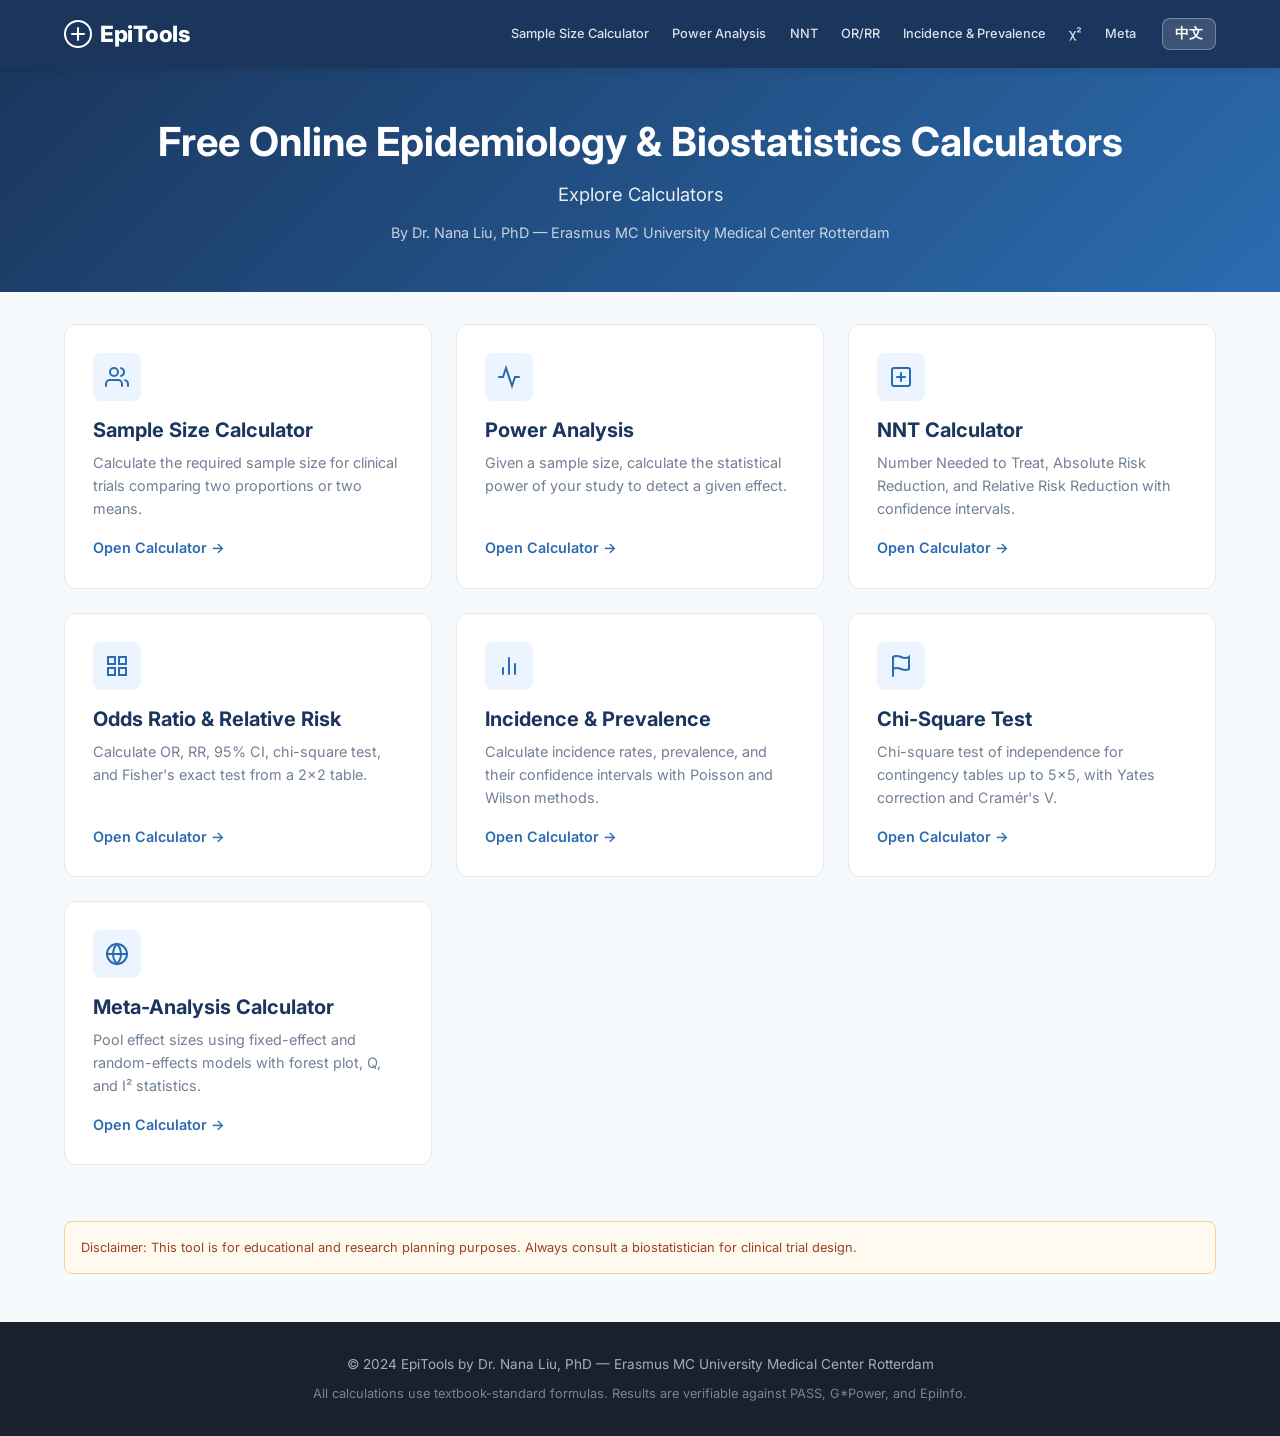
==== index.html @ 1d4098ab "feat: EpiCalc — 7 epidemiology calculators with textbook-verified formulas Calculators: - Sample Siz" ====
<!DOCTYPE html>
<html lang="en">
<head>
  <meta charset="UTF-8">
  <meta name="viewport" content="width=device-width, initial-scale=1.0">
  <title>EpiTools — Free Online Epidemiology Calculators</title>
  <meta name="description" content="Free online epidemiology calculators: sample size, power analysis, NNT, odds ratio, relative risk, incidence, prevalence, chi-square, meta-analysis. By Dr. Nana Liu, PhD — Erasmus MC.">
  <meta name="keywords" content="epidemiology calculators online free, sample size calculator, power analysis, NNT calculator, odds ratio calculator, relative risk, chi-square test, meta-analysis, biostatistics">
  <meta name="author" content="Dr. Nana Liu, PhD — Erasmus MC University Medical Center Rotterdam">
  <meta name="robots" content="index, follow">
  <link rel="canonical" href="https://epitools.org/">

  <!-- Open Graph -->
  <meta property="og:title" content="EpiTools — Free Online Epidemiology Calculators">
  <meta property="og:description" content="Professional epidemiology and biostatistics calculators with textbook-accurate formulas. Sample size, power analysis, NNT, OR/RR, chi-square, meta-analysis.">
  <meta property="og:type" content="website">
  <meta property="og:url" content="https://epitools.org/">

  <!-- JSON-LD Structured Data -->
  <script type="application/ld+json">
  {
    "@context": "https://schema.org",
    "@type": "WebSite",
    "name": "EpiTools",
    "url": "https://epitools.org/",
    "description": "Free online epidemiology and biostatistics calculators with textbook-accurate formulas.",
    "author": {
      "@type": "Person",
      "name": "Dr. Nana Liu",
      "honorificSuffix": "PhD",
      "affiliation": {
        "@type": "Organization",
        "name": "Erasmus MC University Medical Center Rotterdam"
      }
    },
    "potentialAction": {
      "@type": "SearchAction",
      "target": "https://epitools.org/?q={search_term_string}",
      "query-input": "required name=search_term_string"
    }
  }
  </script>

  <!-- Fonts -->
  <link rel="preconnect" href="https://fonts.googleapis.com">
  <link rel="preconnect" href="https://fonts.gstatic.com" crossorigin>
  <link href="https://fonts.googleapis.com/css2?family=Inter:wght@400;500;600;700;800&display=swap" rel="stylesheet">
  <link rel="stylesheet" href="css/style.css">
</head>
<body>

  <!-- Header -->
  <header class="site-header">
    <div class="container">
      <a href="index.html" class="site-logo">
        <svg viewBox="0 0 28 28" fill="none" xmlns="http://www.w3.org/2000/svg">
          <circle cx="14" cy="14" r="13" stroke="currentColor" stroke-width="2"/>
          <path d="M8 14h12M14 8v12" stroke="currentColor" stroke-width="2" stroke-linecap="round"/>
        </svg>
        EpiTools
      </a>
      <div class="header-controls">
        <nav class="header-nav">
          <a href="sample-size.html" data-i18n="calc.sample_size">Sample Size</a>
          <a href="power-analysis.html" data-i18n="calc.power">Power</a>
          <a href="nnt.html">NNT</a>
          <a href="odds-ratio.html">OR/RR</a>
          <a href="incidence-prevalence.html" data-i18n="calc.incidence">Incidence</a>
          <a href="chi-square.html">&chi;&sup2;</a>
          <a href="meta-analysis.html">Meta</a>
        </nav>
        <button id="lang-toggle" class="lang-toggle">中文</button>
      </div>
    </div>
  </header>

  <!-- Hero -->
  <section class="hero">
    <div class="container">
      <h1 data-i18n="site.subtitle">Free Online Epidemiology &amp; Biostatistics Calculators</h1>
      <p class="subtitle" data-i18n="landing.explore">Professional tools with textbook-accurate formulas, step-by-step calculations, and full references.</p>
      <p class="credentials" data-i18n="site.credentials">By Dr. Nana Liu, PhD &mdash; Erasmus MC University Medical Center Rotterdam</p>
    </div>
  </section>

  <!-- Calculator Grid -->
  <main class="container">
    <div class="calc-grid">

      <!-- Sample Size -->
      <article class="calc-card">
        <div class="calc-card-icon">
          <svg width="24" height="24" viewBox="0 0 24 24" fill="none" stroke="currentColor" stroke-width="2" stroke-linecap="round"><path d="M17 21v-2a4 4 0 0 0-4-4H5a4 4 0 0 0-4 4v2"/><circle cx="9" cy="7" r="4"/><path d="M23 21v-2a4 4 0 0 0-3-3.87"/><path d="M16 3.13a4 4 0 0 1 0 7.75"/></svg>
        </div>
        <h3 data-i18n="calc.sample_size">Sample Size Calculator</h3>
        <p data-i18n="calc.sample_size.desc">Calculate the required sample size for clinical trials comparing two proportions or two means.</p>
        <a href="sample-size.html" class="card-link" data-i18n="card.open">Open Calculator &rarr;</a>
      </article>

      <!-- Power Analysis -->
      <article class="calc-card">
        <div class="calc-card-icon">
          <svg width="24" height="24" viewBox="0 0 24 24" fill="none" stroke="currentColor" stroke-width="2" stroke-linecap="round"><polyline points="22 12 18 12 15 21 9 3 6 12 2 12"/></svg>
        </div>
        <h3 data-i18n="calc.power">Power Analysis</h3>
        <p data-i18n="calc.power.desc">Given a sample size, calculate the statistical power of your study to detect a given effect.</p>
        <a href="power-analysis.html" class="card-link" data-i18n="card.open">Open Calculator &rarr;</a>
      </article>

      <!-- NNT -->
      <article class="calc-card">
        <div class="calc-card-icon">
          <svg width="24" height="24" viewBox="0 0 24 24" fill="none" stroke="currentColor" stroke-width="2" stroke-linecap="round"><rect x="3" y="3" width="18" height="18" rx="2"/><path d="M12 8v8M8 12h8"/></svg>
        </div>
        <h3 data-i18n="calc.nnt">NNT Calculator</h3>
        <p data-i18n="calc.nnt.desc">Number Needed to Treat, Absolute Risk Reduction, and Relative Risk Reduction with confidence intervals.</p>
        <a href="nnt.html" class="card-link" data-i18n="card.open">Open Calculator &rarr;</a>
      </article>

      <!-- Odds Ratio -->
      <article class="calc-card">
        <div class="calc-card-icon">
          <svg width="24" height="24" viewBox="0 0 24 24" fill="none" stroke="currentColor" stroke-width="2" stroke-linecap="round"><rect x="3" y="3" width="7" height="7"/><rect x="14" y="3" width="7" height="7"/><rect x="3" y="14" width="7" height="7"/><rect x="14" y="14" width="7" height="7"/></svg>
        </div>
        <h3 data-i18n="calc.or_rr">Odds Ratio &amp; Relative Risk</h3>
        <p data-i18n="calc.or_rr.desc">Calculate OR, RR, 95% CI, chi-square test, and Fisher's exact test from a 2&times;2 table.</p>
        <a href="odds-ratio.html" class="card-link" data-i18n="card.open">Open Calculator &rarr;</a>
      </article>

      <!-- Incidence & Prevalence -->
      <article class="calc-card">
        <div class="calc-card-icon">
          <svg width="24" height="24" viewBox="0 0 24 24" fill="none" stroke="currentColor" stroke-width="2" stroke-linecap="round"><line x1="18" y1="20" x2="18" y2="10"/><line x1="12" y1="20" x2="12" y2="4"/><line x1="6" y1="20" x2="6" y2="14"/></svg>
        </div>
        <h3 data-i18n="calc.incidence">Incidence &amp; Prevalence</h3>
        <p data-i18n="calc.incidence.desc">Calculate incidence rates, prevalence, and their confidence intervals with Poisson and Wilson methods.</p>
        <a href="incidence-prevalence.html" class="card-link" data-i18n="card.open">Open Calculator &rarr;</a>
      </article>

      <!-- Chi-Square -->
      <article class="calc-card">
        <div class="calc-card-icon">
          <svg width="24" height="24" viewBox="0 0 24 24" fill="none" stroke="currentColor" stroke-width="2" stroke-linecap="round"><path d="M4 15s1-1 4-1 5 2 8 2 4-1 4-1V3s-1 1-4 1-5-2-8-2-4 1-4 1z"/><line x1="4" y1="22" x2="4" y2="15"/></svg>
        </div>
        <h3 data-i18n="calc.chi_square">Chi-Square Test</h3>
        <p data-i18n="calc.chi_square.desc">Chi-square test of independence for contingency tables up to 5&times;5, with Yates correction and Cram&eacute;r's V.</p>
        <a href="chi-square.html" class="card-link" data-i18n="card.open">Open Calculator &rarr;</a>
      </article>

      <!-- Meta-Analysis -->
      <article class="calc-card">
        <div class="calc-card-icon">
          <svg width="24" height="24" viewBox="0 0 24 24" fill="none" stroke="currentColor" stroke-width="2" stroke-linecap="round"><circle cx="12" cy="12" r="10"/><line x1="2" y1="12" x2="22" y2="12"/><path d="M12 2a15.3 15.3 0 0 1 4 10 15.3 15.3 0 0 1-4 10 15.3 15.3 0 0 1-4-10 15.3 15.3 0 0 1 4-10z"/></svg>
        </div>
        <h3 data-i18n="calc.meta">Meta-Analysis Calculator</h3>
        <p data-i18n="calc.meta.desc">Pool effect sizes using fixed-effect and random-effects models with forest plot, Q, and I&sup2; statistics.</p>
        <a href="meta-analysis.html" class="card-link" data-i18n="card.open">Open Calculator &rarr;</a>
      </article>

    </div>

    <div class="disclaimer" data-i18n="common.disclaimer">
      Disclaimer: This tool is for educational and research planning purposes. Always consult a biostatistician for clinical trial design.
    </div>
  </main>

  <!-- Footer -->
  <footer class="site-footer">
    <div class="container">
      <p data-i18n="common.footer">&copy; 2024 EpiTools by Dr. Nana Liu, PhD &mdash; Erasmus MC University Medical Center Rotterdam</p>
      <p class="footer-credits" data-i18n="common.footer_note">All calculations use textbook-standard formulas. Results are verifiable against PASS, G*Power, and EpiInfo.</p>
    </div>
  </footer>

  <script src="js/i18n.js"></script>
  <script>document.addEventListener('DOMContentLoaded', () => I18n.init());</script>
</body>
</html>
---- css/style.css ----
/* EpiTools Design System
   Professional medical/scientific design
   Colors: Navy, Blue, Light backgrounds, White cards
   Typography: Inter for UI, Georgia for formulas */

/* === Reset & Base === */
*, *::before, *::after {
  box-sizing: border-box;
  margin: 0;
  padding: 0;
}

:root {
  --navy: #1a365d;
  --blue: #2b6cb0;
  --blue-light: #3182ce;
  --blue-pale: #ebf4ff;
  --gray-50: #f7fafc;
  --gray-100: #edf2f7;
  --gray-200: #e2e8f0;
  --gray-300: #cbd5e0;
  --gray-400: #a0aec0;
  --gray-500: #718096;
  --gray-600: #4a5568;
  --gray-700: #2d3748;
  --gray-800: #1a202c;
  --white: #ffffff;
  --green: #38a169;
  --green-light: #f0fff4;
  --red: #e53e3e;
  --red-light: #fff5f5;
  --orange: #dd6b20;
  --orange-light: #fffaf0;
  --shadow-sm: 0 1px 2px rgba(0,0,0,0.05);
  --shadow-md: 0 4px 6px rgba(0,0,0,0.07);
  --shadow-lg: 0 10px 15px rgba(0,0,0,0.1);
  --radius: 8px;
  --radius-lg: 12px;
}

html {
  font-size: 16px;
  scroll-behavior: smooth;
}

body {
  font-family: 'Inter', -apple-system, BlinkMacSystemFont, 'Segoe UI', Roboto, sans-serif;
  color: var(--gray-700);
  background: var(--gray-50);
  line-height: 1.6;
  -webkit-font-smoothing: antialiased;
}

a {
  color: var(--blue);
  text-decoration: none;
}
a:hover {
  color: var(--blue-light);
  text-decoration: underline;
}

/* === Typography === */
h1, h2, h3, h4 {
  color: var(--navy);
  font-weight: 700;
  line-height: 1.3;
}

h1 { font-size: 2rem; }
h2 { font-size: 1.5rem; }
h3 { font-size: 1.25rem; }
h4 { font-size: 1.1rem; }

/* === Layout === */
.container {
  max-width: 1200px;
  margin: 0 auto;
  padding: 0 1.5rem;
}

.container-narrow {
  max-width: 900px;
  margin: 0 auto;
  padding: 0 1.5rem;
}

/* === Header === */
.site-header {
  background: var(--navy);
  color: var(--white);
  padding: 1rem 0;
  position: sticky;
  top: 0;
  z-index: 100;
  box-shadow: var(--shadow-md);
}

.site-header .container {
  display: flex;
  align-items: center;
  justify-content: space-between;
  flex-wrap: wrap;
  gap: 0.75rem;
}

.site-logo {
  display: flex;
  align-items: center;
  gap: 0.5rem;
  color: var(--white);
  font-size: 1.4rem;
  font-weight: 800;
  letter-spacing: -0.5px;
}
.site-logo:hover {
  color: var(--white);
  text-decoration: none;
}

.site-logo svg {
  width: 28px;
  height: 28px;
}

.header-controls {
  display: flex;
  align-items: center;
  gap: 1rem;
}

.lang-toggle {
  background: rgba(255,255,255,0.15);
  border: 1px solid rgba(255,255,255,0.3);
  color: var(--white);
  padding: 0.35rem 0.75rem;
  border-radius: var(--radius);
  cursor: pointer;
  font-size: 0.85rem;
  font-weight: 600;
  transition: background 0.2s;
}
.lang-toggle:hover {
  background: rgba(255,255,255,0.25);
}

.header-nav {
  display: flex;
  gap: 0.25rem;
  flex-wrap: wrap;
}

.header-nav a {
  color: rgba(255,255,255,0.85);
  padding: 0.35rem 0.6rem;
  border-radius: var(--radius);
  font-size: 0.8rem;
  font-weight: 500;
  transition: background 0.2s, color 0.2s;
  white-space: nowrap;
}
.header-nav a:hover,
.header-nav a.active {
  background: rgba(255,255,255,0.15);
  color: var(--white);
  text-decoration: none;
}

/* === Hero === */
.hero {
  background: linear-gradient(135deg, var(--navy) 0%, var(--blue) 100%);
  color: var(--white);
  padding: 3rem 0;
  text-align: center;
}

.hero h1 {
  color: var(--white);
  font-size: 2.5rem;
  margin-bottom: 0.75rem;
}

.hero .subtitle {
  font-size: 1.15rem;
  opacity: 0.9;
  max-width: 600px;
  margin: 0 auto 0.5rem;
}

.hero .credentials {
  font-size: 0.9rem;
  opacity: 0.75;
  margin-top: 0.75rem;
}

/* === Card Grid === */
.calc-grid {
  display: grid;
  grid-template-columns: repeat(auto-fill, minmax(300px, 1fr));
  gap: 1.5rem;
  padding: 2rem 0;
}

.calc-card {
  background: var(--white);
  border: 1px solid var(--gray-200);
  border-radius: var(--radius-lg);
  padding: 1.75rem;
  transition: box-shadow 0.2s, transform 0.15s;
  display: flex;
  flex-direction: column;
}
.calc-card:hover {
  box-shadow: var(--shadow-lg);
  transform: translateY(-2px);
}

.calc-card-icon {
  width: 48px;
  height: 48px;
  background: var(--blue-pale);
  border-radius: var(--radius);
  display: flex;
  align-items: center;
  justify-content: center;
  margin-bottom: 1rem;
  color: var(--blue);
  font-size: 1.4rem;
}

.calc-card h3 {
  margin-bottom: 0.5rem;
}

.calc-card p {
  color: var(--gray-500);
  font-size: 0.9rem;
  flex: 1;
  margin-bottom: 1rem;
}

.calc-card .card-link {
  display: inline-flex;
  align-items: center;
  gap: 0.35rem;
  color: var(--blue);
  font-weight: 600;
  font-size: 0.9rem;
}
.calc-card .card-link:hover {
  text-decoration: none;
  gap: 0.5rem;
}

/* === Calculator Pages === */
.page-header {
  background: linear-gradient(135deg, var(--navy) 0%, var(--blue) 100%);
  color: var(--white);
  padding: 2rem 0;
}

.page-header h1 {
  color: var(--white);
  font-size: 1.8rem;
  margin-bottom: 0.35rem;
}

.page-header .page-desc {
  opacity: 0.85;
  font-size: 1rem;
}

.breadcrumb {
  font-size: 0.85rem;
  margin-bottom: 0.75rem;
  opacity: 0.8;
}
.breadcrumb a {
  color: rgba(255,255,255,0.8);
}
.breadcrumb a:hover {
  color: var(--white);
}

/* === Form Elements === */
.calc-section {
  background: var(--white);
  border: 1px solid var(--gray-200);
  border-radius: var(--radius-lg);
  padding: 2rem;
  margin: 1.5rem 0;
  box-shadow: var(--shadow-sm);
}

.calc-section h2 {
  margin-bottom: 1.25rem;
  padding-bottom: 0.75rem;
  border-bottom: 2px solid var(--gray-100);
}

.form-row {
  display: grid;
  grid-template-columns: repeat(auto-fit, minmax(200px, 1fr));
  gap: 1rem;
  margin-bottom: 1rem;
}

.form-group {
  display: flex;
  flex-direction: column;
  gap: 0.35rem;
}

.form-group label {
  font-size: 0.85rem;
  font-weight: 600;
  color: var(--gray-600);
}

.form-group .hint {
  font-size: 0.75rem;
  color: var(--gray-400);
}

input[type="number"],
input[type="text"],
select,
textarea {
  padding: 0.6rem 0.75rem;
  border: 1.5px solid var(--gray-300);
  border-radius: var(--radius);
  font-size: 0.95rem;
  font-family: inherit;
  color: var(--gray-700);
  background: var(--white);
  transition: border-color 0.2s, box-shadow 0.2s;
  width: 100%;
}

input:focus, select:focus, textarea:focus {
  outline: none;
  border-color: var(--blue);
  box-shadow: 0 0 0 3px rgba(43, 108, 176, 0.15);
}

input[type="number"] {
  -moz-appearance: textfield;
}
input[type="number"]::-webkit-inner-spin-button,
input[type="number"]::-webkit-outer-spin-button {
  opacity: 1;
}

/* Radio / toggle groups */
.radio-group {
  display: flex;
  flex-wrap: wrap;
  gap: 0.5rem;
}

.radio-group label {
  display: flex;
  align-items: center;
  gap: 0.35rem;
  font-weight: 500;
  cursor: pointer;
  padding: 0.4rem 0.75rem;
  border: 1.5px solid var(--gray-300);
  border-radius: var(--radius);
  font-size: 0.85rem;
  transition: all 0.15s;
}

.radio-group input[type="radio"] {
  width: auto;
  margin: 0;
}

.radio-group label:has(input:checked) {
  border-color: var(--blue);
  background: var(--blue-pale);
  color: var(--blue);
}

/* === Buttons === */
.btn {
  display: inline-flex;
  align-items: center;
  justify-content: center;
  gap: 0.5rem;
  padding: 0.65rem 1.5rem;
  font-size: 0.95rem;
  font-weight: 600;
  font-family: inherit;
  border: none;
  border-radius: var(--radius);
  cursor: pointer;
  transition: background 0.2s, transform 0.1s;
}
.btn:active {
  transform: scale(0.98);
}

.btn-primary {
  background: var(--blue);
  color: var(--white);
}
.btn-primary:hover {
  background: var(--navy);
}

.btn-secondary {
  background: var(--gray-100);
  color: var(--gray-700);
  border: 1.5px solid var(--gray-300);
}
.btn-secondary:hover {
  background: var(--gray-200);
}

.btn-group {
  display: flex;
  gap: 0.75rem;
  flex-wrap: wrap;
  margin-top: 1rem;
}

/* === Results === */
.results-panel {
  background: var(--gray-50);
  border: 2px solid var(--blue-pale);
  border-radius: var(--radius-lg);
  padding: 1.5rem;
  margin-top: 1.5rem;
  display: none;
}

.results-panel.visible {
  display: block;
}

.result-row {
  display: flex;
  justify-content: space-between;
  align-items: baseline;
  padding: 0.6rem 0;
  border-bottom: 1px solid var(--gray-200);
}

.result-row:last-child {
  border-bottom: none;
}

.result-label {
  font-size: 0.9rem;
  color: var(--gray-600);
  font-weight: 500;
}

.result-value {
  font-size: 1.1rem;
  font-weight: 700;
  color: var(--navy);
  font-family: 'Georgia', serif;
}

.result-value .ci {
  font-size: 0.85rem;
  color: var(--gray-500);
  font-weight: 400;
}

.result-highlight {
  background: var(--blue-pale);
  border-radius: var(--radius);
  padding: 1rem;
  text-align: center;
  margin-bottom: 1rem;
}

.result-highlight .big-number {
  font-size: 2.5rem;
  font-weight: 800;
  color: var(--navy);
  font-family: 'Georgia', serif;
}

.result-highlight .big-label {
  font-size: 0.85rem;
  color: var(--gray-500);
  margin-top: 0.25rem;
}

/* === Formula Display === */
.formula-box {
  background: var(--white);
  border: 1px solid var(--gray-200);
  border-left: 4px solid var(--blue);
  border-radius: 0 var(--radius) var(--radius) 0;
  padding: 1.25rem;
  margin: 1rem 0;
  font-family: 'Georgia', 'Times New Roman', serif;
  font-size: 1.05rem;
  line-height: 1.8;
  overflow-x: auto;
}

.formula-box .formula-title {
  font-family: 'Inter', sans-serif;
  font-size: 0.8rem;
  font-weight: 600;
  color: var(--blue);
  text-transform: uppercase;
  letter-spacing: 0.5px;
  margin-bottom: 0.5rem;
}

.formula-box .formula-math {
  color: var(--gray-800);
}

.formula-box .step {
  padding: 0.25rem 0;
  color: var(--gray-600);
  font-size: 0.95rem;
}

.formula-box .step-result {
  color: var(--navy);
  font-weight: 700;
}

/* === 2x2 Table === */
.contingency-table {
  width: 100%;
  border-collapse: collapse;
  margin: 1rem 0;
  font-size: 0.9rem;
}

.contingency-table th,
.contingency-table td {
  border: 1px solid var(--gray-300);
  padding: 0.5rem 0.75rem;
  text-align: center;
}

.contingency-table th {
  background: var(--navy);
  color: var(--white);
  font-weight: 600;
  font-size: 0.8rem;
}

.contingency-table td input {
  width: 80px;
  text-align: center;
  margin: 0 auto;
}

.contingency-table td.row-label {
  background: var(--gray-100);
  font-weight: 600;
  color: var(--gray-700);
  text-align: left;
}

/* === Interpretation Box === */
.interpretation {
  background: var(--green-light);
  border: 1px solid #c6f6d5;
  border-radius: var(--radius);
  padding: 1rem;
  margin-top: 1rem;
  font-size: 0.9rem;
  color: #276749;
}

.interpretation.warning {
  background: var(--orange-light);
  border-color: #fbd38d;
  color: #9c4221;
}

.interpretation.info {
  background: var(--blue-pale);
  border-color: #bee3f8;
  color: #2a4365;
}

/* === Reference Box === */
.reference-box {
  background: var(--gray-50);
  border: 1px solid var(--gray-200);
  border-radius: var(--radius);
  padding: 1rem;
  margin-top: 1rem;
  font-size: 0.8rem;
  color: var(--gray-500);
}

.reference-box strong {
  color: var(--gray-600);
}

/* === Disclaimer === */
.disclaimer {
  background: var(--orange-light);
  border: 1px solid #fbd38d;
  border-radius: var(--radius);
  padding: 1rem;
  margin: 1.5rem 0;
  font-size: 0.8rem;
  color: #9c4221;
  line-height: 1.5;
}

/* === Footer === */
.site-footer {
  background: var(--gray-800);
  color: var(--gray-400);
  padding: 2rem 0;
  margin-top: 3rem;
  text-align: center;
  font-size: 0.85rem;
}

.site-footer a {
  color: var(--gray-300);
}

.site-footer .footer-credits {
  margin-top: 0.5rem;
  font-size: 0.8rem;
  opacity: 0.7;
}

/* === Chart Container === */
.chart-container {
  margin: 1.5rem 0;
  text-align: center;
  overflow-x: auto;
}

.chart-container svg {
  max-width: 100%;
  height: auto;
}

/* === Study table (meta-analysis) === */
.study-table {
  width: 100%;
  border-collapse: collapse;
  font-size: 0.85rem;
  margin: 1rem 0;
}

.study-table th,
.study-table td {
  border: 1px solid var(--gray-300);
  padding: 0.4rem 0.6rem;
  text-align: center;
}

.study-table th {
  background: var(--gray-100);
  font-weight: 600;
  color: var(--gray-700);
}

.study-table input {
  width: 70px;
  text-align: center;
}

.study-table .study-name-input {
  width: 120px;
  text-align: left;
}

/* === Responsive === */
@media (max-width: 768px) {
  .hero h1 { font-size: 1.8rem; }
  .hero .subtitle { font-size: 1rem; }
  .calc-grid { grid-template-columns: 1fr; }
  .form-row { grid-template-columns: 1fr; }
  .site-header .container {
    flex-direction: column;
    align-items: flex-start;
  }
  .header-nav {
    width: 100%;
    overflow-x: auto;
    -webkit-overflow-scrolling: touch;
  }
  .contingency-table td input { width: 60px; }
  .calc-section { padding: 1.25rem; }
  h1 { font-size: 1.5rem; }
  .result-highlight .big-number { font-size: 2rem; }
}

@media (max-width: 480px) {
  .radio-group { flex-direction: column; }
  .btn-group { flex-direction: column; }
  .btn { width: 100%; }
}

/* === Print === */
@media print {
  .site-header, .site-footer, .btn-group, .lang-toggle, .header-nav { display: none; }
  .calc-section { box-shadow: none; border: 1px solid #ccc; }
  .results-panel { display: block !important; }
  body { background: white; }
}

/* === Utility === */
.sr-only {
  position: absolute;
  width: 1px;
  height: 1px;
  padding: 0;
  margin: -1px;
  overflow: hidden;
  clip: rect(0, 0, 0, 0);
  border: 0;
}

.text-center { text-align: center; }
.mt-1 { margin-top: 0.5rem; }
.mt-2 { margin-top: 1rem; }
.mt-3 { margin-top: 1.5rem; }
.mb-1 { margin-bottom: 0.5rem; }
.mb-2 { margin-bottom: 1rem; }

/* Dynamic table sizing for chi-square */
.dynamic-table {
  overflow-x: auto;
}

.dynamic-table table {
  border-collapse: collapse;
  margin: 0.5rem 0;
}

.dynamic-table th,
.dynamic-table td {
  border: 1px solid var(--gray-300);
  padding: 0.4rem;
  text-align: center;
  min-width: 60px;
}

.dynamic-table th {
  background: var(--gray-100);
  font-weight: 600;
  font-size: 0.8rem;
}

.dynamic-table input {
  width: 60px;
  text-align: center;
}

/* Expected frequencies table */
.expected-table {
  width: 100%;
  border-collapse: collapse;
  margin: 0.5rem 0;
  font-size: 0.85rem;
}

.expected-table th,
.expected-table td {
  border: 1px solid var(--gray-300);
  padding: 0.35rem 0.5rem;
  text-align: center;
}

.expected-table th {
  background: var(--blue-pale);
  color: var(--navy);
  font-weight: 600;
}
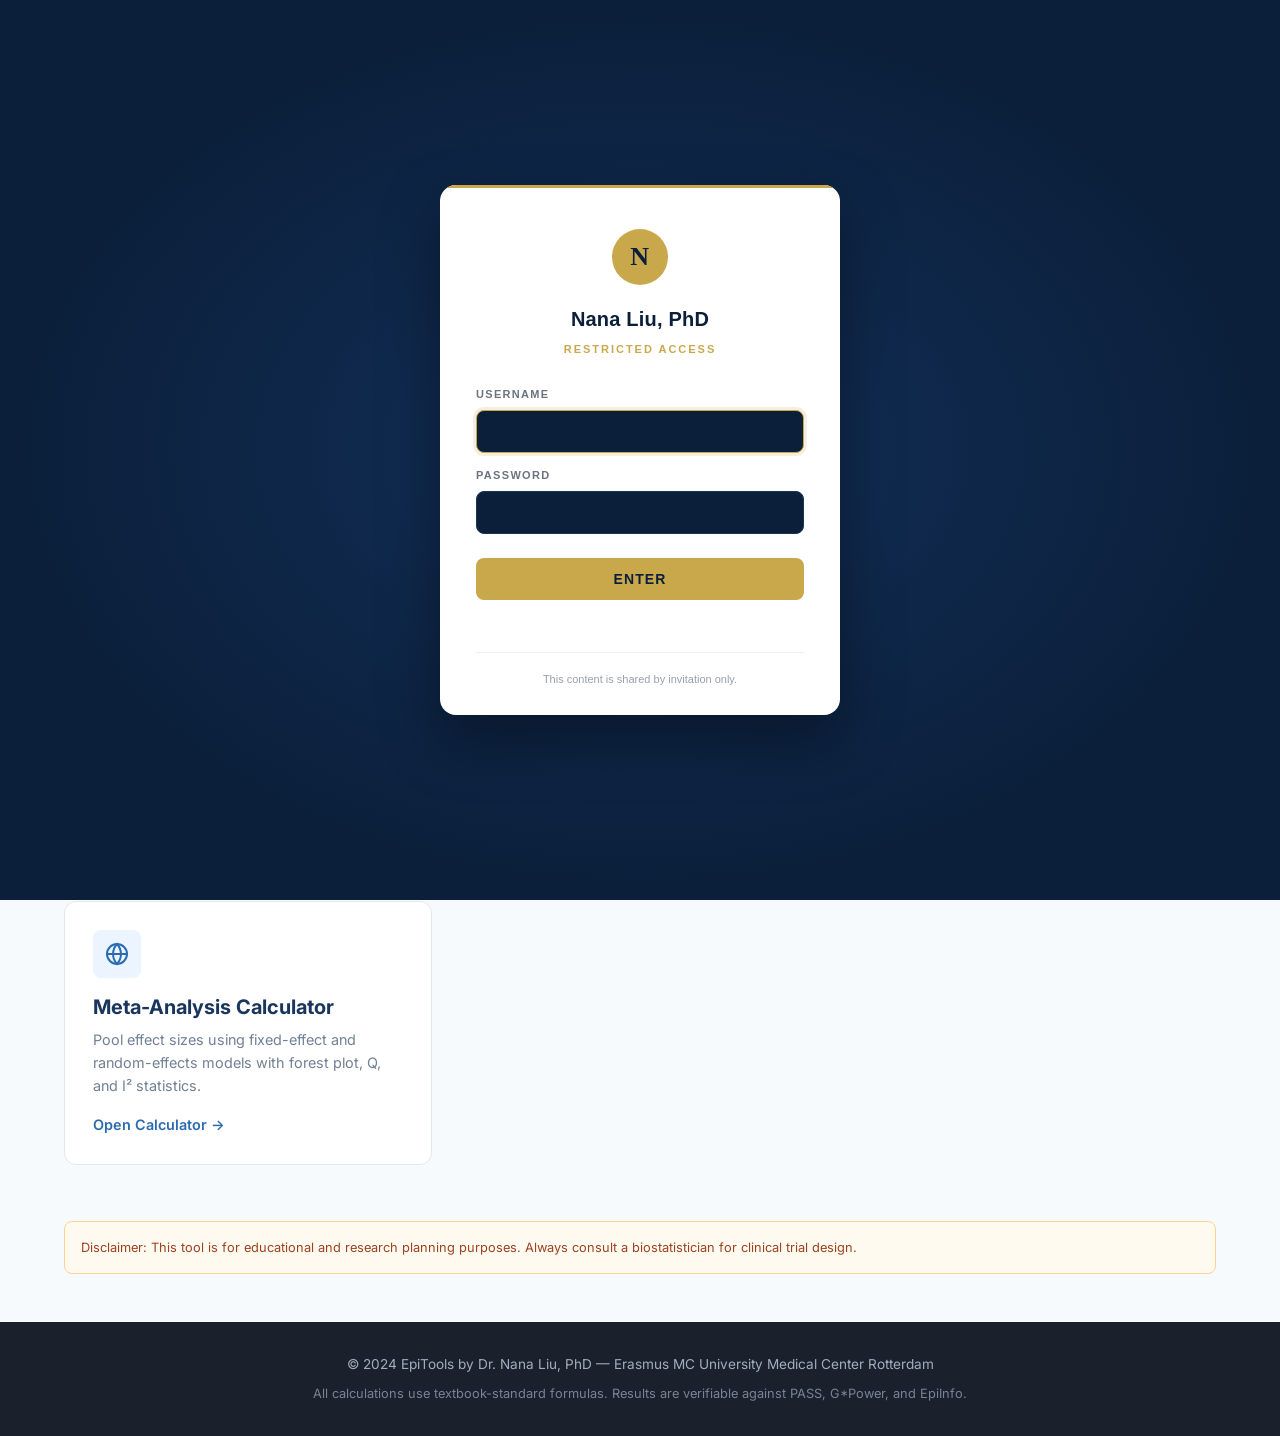
==== commit 7ec78a98: "feat: add login gate" ====
--- a/index.html
+++ b/index.html
@@ -8,13 +8,13 @@
   <meta name="keywords" content="epidemiology calculators online free, sample size calculator, power analysis, NNT calculator, odds ratio calculator, relative risk, chi-square test, meta-analysis, biostatistics">
   <meta name="author" content="Dr. Nana Liu, PhD — Erasmus MC University Medical Center Rotterdam">
   <meta name="robots" content="index, follow">
-  <link rel="canonical" href="https://epitools.org/">
+  <link rel="canonical" href="https://xinaliu2134.github.io/epi-calculators/">
 
   <!-- Open Graph -->
   <meta property="og:title" content="EpiTools — Free Online Epidemiology Calculators">
   <meta property="og:description" content="Professional epidemiology and biostatistics calculators with textbook-accurate formulas. Sample size, power analysis, NNT, OR/RR, chi-square, meta-analysis.">
   <meta property="og:type" content="website">
-  <meta property="og:url" content="https://epitools.org/">
+  <meta property="og:url" content="https://xinaliu2134.github.io/epi-calculators/">
 
   <!-- JSON-LD Structured Data -->
   <script type="application/ld+json">
@@ -22,7 +22,7 @@
     "@context": "https://schema.org",
     "@type": "WebSite",
     "name": "EpiTools",
-    "url": "https://epitools.org/",
+    "url": "https://xinaliu2134.github.io/epi-calculators/",
     "description": "Free online epidemiology and biostatistics calculators with textbook-accurate formulas.",
     "author": {
       "@type": "Person",
@@ -35,7 +35,7 @@
     },
     "potentialAction": {
       "@type": "SearchAction",
-      "target": "https://epitools.org/?q={search_term_string}",
+      "target": "https://xinaliu2134.github.io/epi-calculators/?q={search_term_string}",
       "query-input": "required name=search_term_string"
     }
   }
@@ -46,8 +46,174 @@
   <link rel="preconnect" href="https://fonts.gstatic.com" crossorigin>
   <link href="https://fonts.googleapis.com/css2?family=Inter:wght@400;500;600;700;800&display=swap" rel="stylesheet">
   <link rel="stylesheet" href="css/style.css">
+<style id="nana-gate-style">
+  #nana-login-gate {
+    position: fixed;
+    inset: 0;
+    z-index: 99999;
+    background: radial-gradient(ellipse at center, #12305a 0%, #0B1F3A 70%);
+    display: flex;
+    align-items: center;
+    justify-content: center;
+    font-family: -apple-system, BlinkMacSystemFont, "Segoe UI", "PingFang SC", "Microsoft YaHei", sans-serif;
+    transition: opacity 300ms ease;
+  }
+  #nana-login-gate.nlg-hidden {
+    opacity: 0;
+    pointer-events: none;
+  }
+  #nana-login-gate .nlg-card {
+    position: relative;
+    width: calc(100% - 40px);
+    max-width: 400px;
+    background: #ffffff;
+    border-radius: 16px;
+    box-shadow: 0 24px 60px rgba(0, 0, 0, 0.4);
+    padding: 44px 36px 28px;
+    overflow: hidden;
+    text-align: center;
+  }
+  #nana-login-gate .nlg-card::before {
+    content: "";
+    position: absolute;
+    top: 0; left: 0; right: 0;
+    height: 3px;
+    background: #C9A84C;
+  }
+  #nana-login-gate .nlg-card.nlg-shake {
+    animation: nlg-shake 0.4s ease;
+  }
+  @keyframes nlg-shake {
+    0%, 100% { transform: translateX(0); }
+    20% { transform: translateX(-8px); }
+    40% { transform: translateX(8px); }
+    60% { transform: translateX(-6px); }
+    80% { transform: translateX(6px); }
+  }
+  #nana-login-gate .nlg-monogram {
+    width: 56px;
+    height: 56px;
+    border-radius: 50%;
+    background: #C9A84C;
+    color: #0B1F3A;
+    font-weight: 700;
+    font-size: 26px;
+    display: flex;
+    align-items: center;
+    justify-content: center;
+    margin: 0 auto 18px;
+    font-family: Georgia, "Times New Roman", serif;
+    letter-spacing: 0.02em;
+  }
+  #nana-login-gate .nlg-title {
+    color: #0B1F3A;
+    font-size: 20px;
+    font-weight: 600;
+    margin-bottom: 6px;
+    letter-spacing: 0.01em;
+  }
+  #nana-login-gate .nlg-subtitle {
+    color: #C9A84C;
+    font-size: 11px;
+    font-weight: 600;
+    letter-spacing: 0.18em;
+    text-transform: uppercase;
+    margin-bottom: 28px;
+  }
+  #nana-login-gate .nlg-field {
+    margin-bottom: 14px;
+    text-align: left;
+  }
+  #nana-login-gate .nlg-label {
+    display: block;
+    color: #6b7280;
+    font-size: 11px;
+    font-weight: 600;
+    letter-spacing: 0.12em;
+    text-transform: uppercase;
+    margin-bottom: 6px;
+  }
+  #nana-login-gate .nlg-input {
+    width: 100%;
+    padding: 12px 14px;
+    background: #0B1F3A;
+    border: 1px solid #1a3556;
+    border-radius: 8px;
+    color: #ffffff;
+    font-size: 15px;
+    outline: none;
+    transition: border-color 150ms ease, box-shadow 150ms ease;
+    font-family: inherit;
+  }
+  #nana-login-gate .nlg-input::placeholder {
+    color: #6b7d99;
+  }
+  #nana-login-gate .nlg-input:focus {
+    border-color: #C9A84C;
+    box-shadow: 0 0 0 3px rgba(201, 168, 76, 0.18);
+  }
+  #nana-login-gate .nlg-submit {
+    width: 100%;
+    padding: 13px;
+    background: #C9A84C;
+    color: #0B1F3A;
+    border: none;
+    border-radius: 8px;
+    font-size: 14px;
+    font-weight: 700;
+    letter-spacing: 0.08em;
+    text-transform: uppercase;
+    cursor: pointer;
+    margin-top: 10px;
+    transition: background 150ms ease, transform 80ms ease;
+    font-family: inherit;
+  }
+  #nana-login-gate .nlg-submit:hover {
+    background: #b3923b;
+  }
+  #nana-login-gate .nlg-submit:active {
+    transform: translateY(1px);
+  }
+  #nana-login-gate .nlg-error {
+    color: #d23b5a;
+    font-size: 13px;
+    margin-top: 12px;
+    min-height: 18px;
+    font-weight: 500;
+  }
+  #nana-login-gate .nlg-footer {
+    margin-top: 22px;
+    padding-top: 18px;
+    border-top: 1px solid #eef0f3;
+    color: #9aa0a6;
+    font-size: 11px;
+    line-height: 1.5;
+  }
+  html.nlg-locked, body.nlg-locked {
+    overflow: hidden !important;
+  }
+</style>
 </head>
 <body>
+<div id="nana-login-gate" role="dialog" aria-modal="true" aria-labelledby="nlg-title">
+  <form class="nlg-card" id="nlg-form" autocomplete="off">
+    <div class="nlg-monogram" aria-hidden="true">N</div>
+    <div class="nlg-title" id="nlg-title">Nana Liu, PhD</div>
+    <div class="nlg-subtitle">Restricted Access</div>
+    <div class="nlg-field">
+      <label class="nlg-label" for="nlg-user">Username</label>
+      <input class="nlg-input" id="nlg-user" name="username" type="text" autocomplete="off" autocapitalize="none" spellcheck="false" required />
+    </div>
+    <div class="nlg-field">
+      <label class="nlg-label" for="nlg-pass">Password</label>
+      <input class="nlg-input" id="nlg-pass" name="password" type="password" autocomplete="off" required />
+    </div>
+    <button class="nlg-submit" type="submit">Enter</button>
+    <div class="nlg-error" id="nlg-error" aria-live="polite"></div>
+    <div class="nlg-footer">This content is shared by invitation only.</div>
+  </form>
+</div>
+
 
   <!-- Header -->
   <header class="site-header">
@@ -174,5 +340,88 @@
 
   <script src="js/i18n.js"></script>
   <script>document.addEventListener('DOMContentLoaded', () => I18n.init());</script>
+<script id="nana-gate-script">
+(function () {
+  var STORAGE_KEY = 'nana_auth';
+  var VALID_CREDENTIALS = {
+    'nana': '93609dc10fd4c4fcdb7e14b24e02d6c290117bcf1b56e02dc17115404888ca19'
+  };
+
+  function sha256(message) {
+    var msgBuffer = new TextEncoder().encode(message);
+    return crypto.subtle.digest('SHA-256', msgBuffer).then(function (hashBuffer) {
+      var hashArray = Array.from(new Uint8Array(hashBuffer));
+      return hashArray.map(function (b) { return b.toString(16).padStart(2, '0'); }).join('');
+    });
+  }
+
+  function unlock(gate) {
+    gate.classList.add('nlg-hidden');
+    document.documentElement.classList.remove('nlg-locked');
+    document.body.classList.remove('nlg-locked');
+    setTimeout(function () {
+      if (gate && gate.parentNode) gate.parentNode.removeChild(gate);
+    }, 350);
+  }
+
+  function init() {
+    var gate = document.getElementById('nana-login-gate');
+    if (!gate) return;
+
+    try {
+      if (sessionStorage.getItem(STORAGE_KEY) === '1') {
+        unlock(gate);
+        return;
+      }
+    } catch (e) {}
+
+    document.documentElement.classList.add('nlg-locked');
+    document.body.classList.add('nlg-locked');
+
+    var form = document.getElementById('nlg-form');
+    var userInput = document.getElementById('nlg-user');
+    var passInput = document.getElementById('nlg-pass');
+    var errorEl = document.getElementById('nlg-error');
+    var card = form;
+
+    userInput.focus();
+
+    form.addEventListener('submit', function (ev) {
+      ev.preventDefault();
+      var u = (userInput.value || '').trim().toLowerCase();
+      var p = passInput.value || '';
+      errorEl.textContent = '';
+      var expected = VALID_CREDENTIALS[u];
+      if (!expected) {
+        fail();
+        return;
+      }
+      sha256(p).then(function (hash) {
+        if (hash === expected) {
+          try { sessionStorage.setItem(STORAGE_KEY, '1'); } catch (e) {}
+          unlock(gate);
+        } else {
+          fail();
+        }
+      }).catch(function () { fail(); });
+    });
+
+    function fail() {
+      errorEl.textContent = 'Invalid credentials';
+      card.classList.remove('nlg-shake');
+      void card.offsetWidth;
+      card.classList.add('nlg-shake');
+      passInput.value = '';
+      passInput.focus();
+    }
+  }
+
+  if (document.readyState === 'loading') {
+    document.addEventListener('DOMContentLoaded', init);
+  } else {
+    init();
+  }
+})();
+</script>
 </body>
 </html>
